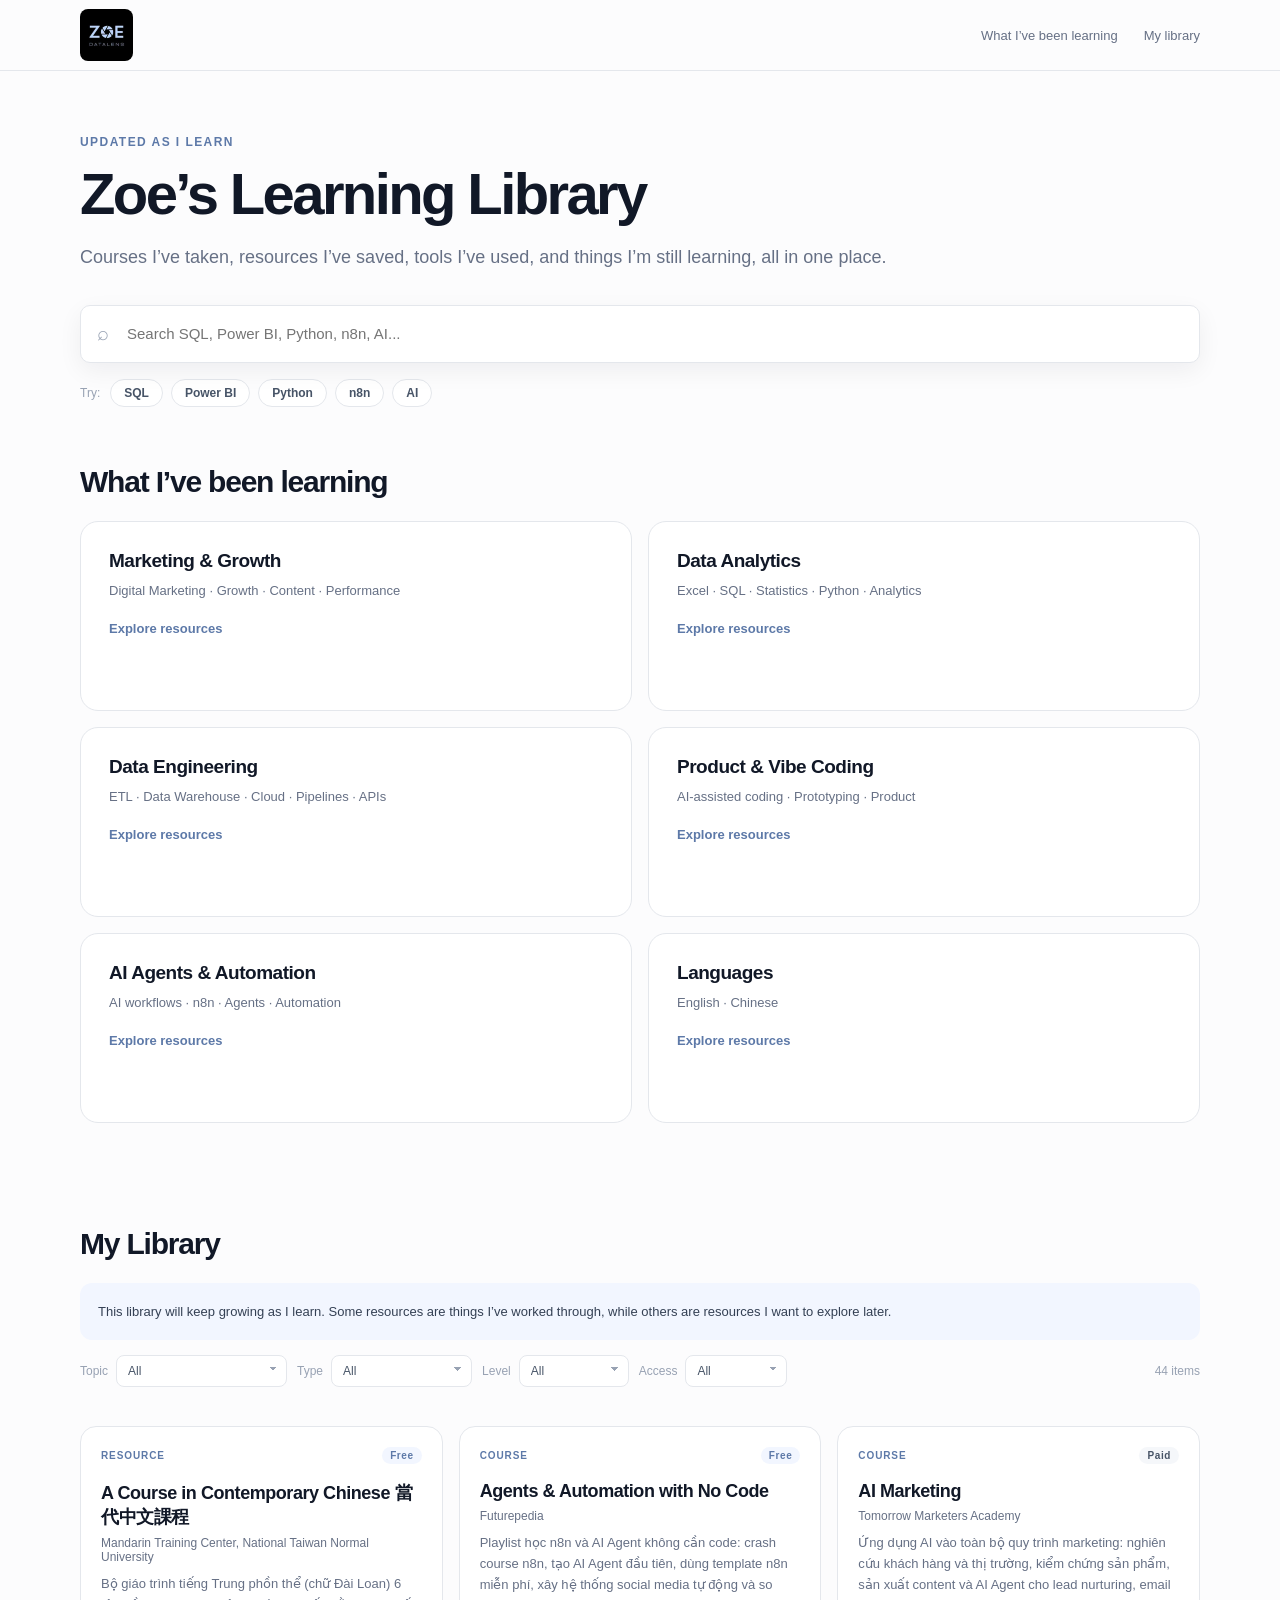
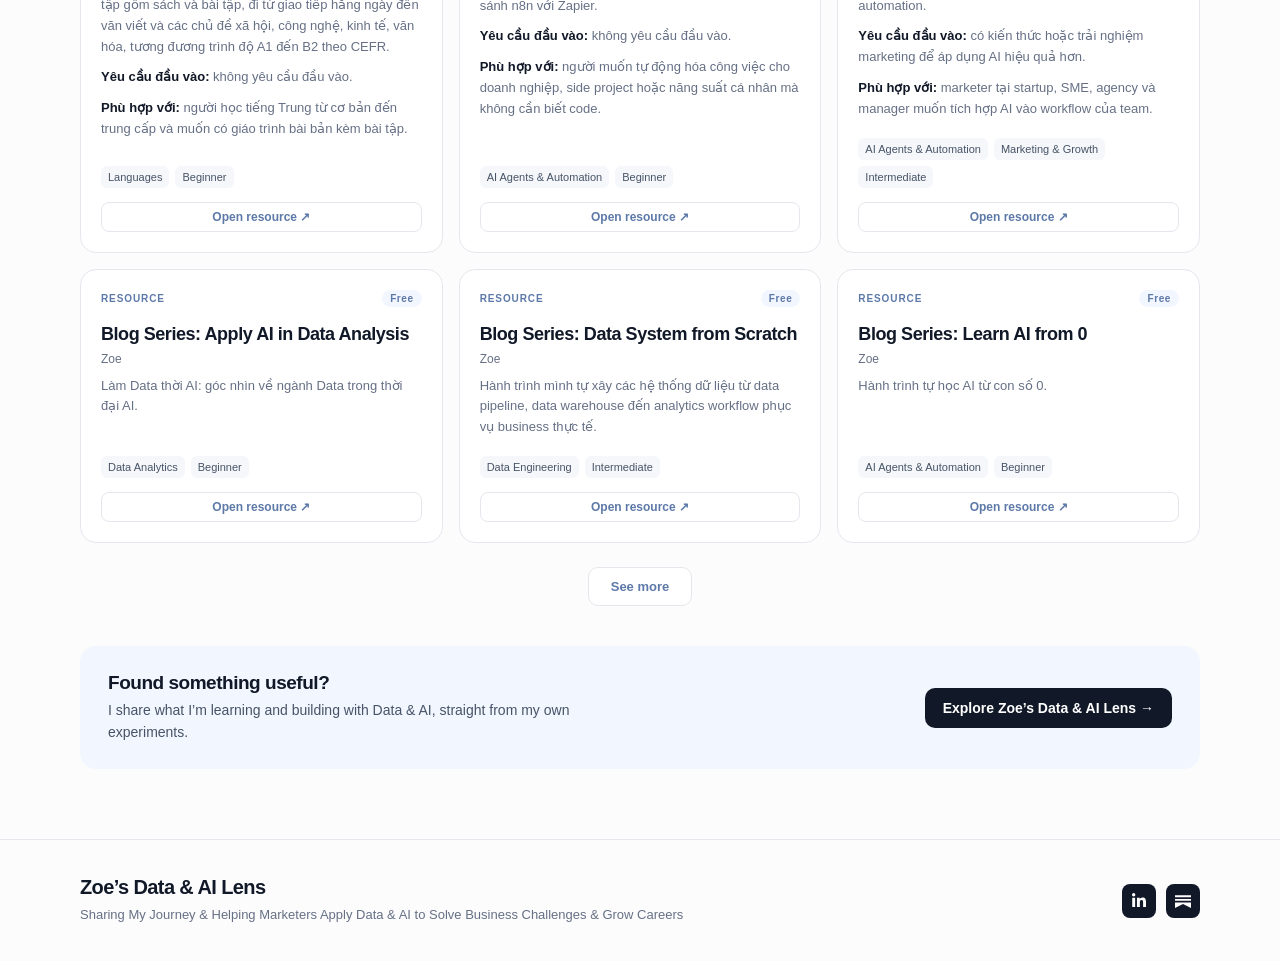
==== index.html @ 07cc1b3e "Initial release: Zoe's Learning Library V1 Static learning library (HTML/CSS/vanilla JS) with JSON r" ====
<!DOCTYPE html>
<html lang="en">
<head>
<meta charset="UTF-8">
<meta name="viewport" content="width=device-width, initial-scale=1.0">
<title>Zoe's Learning Library | Data &amp; AI resources</title>
<meta name="description" content="Courses I've taken, resources I've saved, tools I've used, and things I'm still learning. Data analytics, marketing, AI agents and more.">
<link rel="canonical" href="https://tuhoang3112.github.io/zoe-learning-library/">
<meta property="og:type" content="website">
<meta property="og:title" content="Zoe's Learning Library">
<meta property="og:description" content="Courses, resources and tools for Data &amp; AI — all in one place.">
<meta property="og:url" content="https://tuhoang3112.github.io/zoe-learning-library/">
<!-- Search Console verification: replace GOOGLE_VERIFICATION_TOKEN with the real token (see docs/seo.md) -->
<meta name="google-site-verification" content="GOOGLE_VERIFICATION_TOKEN">
<link rel="icon" href="assets/images/logo.jpg">
<link rel="stylesheet" href="css/styles.css">

<!-- Google Tag Manager: replace GTM-XXXXXXX with the real container ID (see README) -->
<script>(function(w,d,s,l,i){w[l]=w[l]||[];w[l].push({'gtm.start':
new Date().getTime(),event:'gtm.js'});var f=d.getElementsByTagName(s)[0],
j=d.createElement(s),dl=l!='dataLayer'?'&l='+l:'';j.async=true;j.src=
'https://www.googletagmanager.com/gtm.js?id='+i+dl;f.parentNode.insertBefore(j,f);
})(window,document,'script','dataLayer','GTM-XXXXXXX');</script>
<!-- End Google Tag Manager -->
</head>
<body>
<!-- Google Tag Manager (noscript) -->
<noscript><iframe src="https://www.googletagmanager.com/ns.html?id=GTM-XXXXXXX"
height="0" width="0" style="display:none;visibility:hidden"></iframe></noscript>
<!-- End Google Tag Manager (noscript) -->

<header>
  <div class="wrap nav">
    <a class="brand" href="https://zoedatalens.substack.com/" target="_blank" rel="noopener noreferrer"><img class="brand-logo-full" src="assets/images/logo.jpg" alt="Zoe’s Data &amp; AI Lens" width="207" height="207"></a>
    <nav class="navlinks" aria-label="Main">
      <a href="#learning">What I’ve been learning</a>
      <a href="#library">My library</a>
    </nav>
  </div>
</header>

<main>
  <section class="hero">
    <div class="wrap">
      <div class="eyebrow">Updated as I learn</div>
      <h1>Zoe’s Learning Library</h1>
      <p class="hero-copy">
        Courses I’ve taken, resources I’ve saved, tools I’ve used, and things I’m still learning,
        all in one place.
      </p>
      <form class="library-search hero-search" id="searchForm" role="search">
        <div class="searchbox">
          <span class="searchicon" aria-hidden="true">⌕</span>
          <label class="sr-only" for="search">Search the library</label>
          <input id="search" type="search" placeholder="Search SQL, Power BI, Python, n8n, AI..." autocomplete="off">
        </div>
      </form>

      <div class="chips" aria-label="Popular searches">
        <span class="chips-label">Try:</span>
        <button type="button" class="chip" data-q="SQL">SQL</button>
        <button type="button" class="chip" data-q="Power BI">Power BI</button>
        <button type="button" class="chip" data-q="Python">Python</button>
        <button type="button" class="chip" data-q="n8n">n8n</button>
        <button type="button" class="chip" data-q="AI">AI</button>
      </div>
    </div>
  </section>

  <section id="learning" aria-labelledby="learning-title">
    <div class="wrap">
      <div class="section-head">
        <h2 class="section-title" id="learning-title">What I’ve been learning</h2>
      </div>
      <div class="category-grid" id="categoryGrid"></div>
    </div>
  </section>

  <section id="library" aria-labelledby="library-title">
    <div class="wrap">
      <div class="section-head">
        <h2 class="section-title" id="library-title">My Library</h2>
      </div>

      <div class="note">This library will keep growing as I learn. Some resources are things I’ve worked through, while others are resources I want to explore later.</div>

      <div class="toolbar">
        <div class="filters">
          <div class="filter-group">
            <label for="topicFilter">Topic</label>
            <select class="filter-select" id="topicFilter"><option value="All">All</option></select>
          </div>
          <div class="filter-group">
            <label for="typeFilter">Type</label>
            <select class="filter-select" id="typeFilter"><option value="All">All</option></select>
          </div>
          <div class="filter-group">
            <label for="levelFilter">Level</label>
            <select class="filter-select" id="levelFilter"><option value="All">All</option></select>
          </div>
          <div class="filter-group">
            <label for="accessFilter">Access</label>
            <select class="filter-select" id="accessFilter"><option value="All">All</option></select>
          </div>
        </div>
        <div class="count" id="count" role="status" aria-live="polite">0 items</div>
      </div>

      <div class="library" id="libraryGrid"></div>
      <div class="empty" id="empty">No resources found.</div>
      <div class="see-more-wrap"><button type="button" class="see-more" id="seeMore">See more</button></div>

      <div class="cta">
        <div>
          <div class="cta-title">Found something useful?</div>
          <p class="cta-sub">I share what I’m learning and building with Data &amp; AI, straight from my own experiments.</p>
        </div>
        <a class="btn" href="https://zoedatalens.substack.com/" target="_blank" rel="noopener noreferrer" data-cta-location="library">Explore Zoe’s Data &amp; AI Lens →</a>
      </div>
    </div>
  </section>
</main>

<footer>
  <div class="wrap footer-inner">
    <div class="footer-text">
      <div class="footer-title">Zoe’s Data &amp; AI Lens</div>
      <div class="footer-tagline">Sharing My Journey &amp; Helping Marketers Apply Data &amp; AI to Solve Business Challenges &amp; Grow Careers</div>
    </div>
    <div class="footer-social">
      <a class="social-icon" href="https://www.linkedin.com/in/tuhoang-zoe/" target="_blank" rel="noopener noreferrer" aria-label="LinkedIn">
        <svg viewBox="0 0 448 512" aria-hidden="true"><path fill="currentColor" d="M100.28 448H7.4V148.9h92.88zM53.79 108.1C24.09 108.1 0 83.5 0 53.8a53.79 53.79 0 0 1 107.58 0c0 29.7-24.1 54.3-53.79 54.3zM447.9 448h-92.68V302.4c0-34.7-.7-79.2-48.29-79.2-48.29 0-55.69 37.7-55.69 76.7V448h-92.78V148.9h89.08v40.8h1.3c12.4-23.5 42.69-48.3 87.88-48.3 94 0 111.28 61.9 111.28 142.3V448z"/></svg>
      </a>
      <a class="social-icon" href="https://zoedatalens.substack.com/" target="_blank" rel="noopener noreferrer" aria-label="Substack">
        <svg viewBox="0 0 24 24" aria-hidden="true"><path fill="currentColor" d="M0 3.527h23.995v2.795H0V3.527zM0 8.848h23.995v2.795H0V8.848zM0 14.169v8.303L11.997 16.6 24 22.472v-8.303H0z"/></svg>
      </a>
    </div>
  </div>
</footer>

<script src="js/config.js"></script>
<script src="js/analytics.js"></script>
<script src="js/search.js"></script>
<script src="js/filters.js"></script>
<script src="js/app.js"></script>
</body>
</html>
---- css/styles.css ----
:root{
    --blue:#BAD2FF;
    --blue-dark:#5D79A8;
    --blue-light:#F2F6FF;
    --ink:#111827;
    --muted:#667085;
    --line:#E4E7EC;
    --paper:#FCFCFD;
    --white:#FFFFFF;
    --soft:#F5F7FA;
  }

  *{box-sizing:border-box}
  body{
    margin:0;
    background:var(--paper);
    color:var(--ink);
    font-family: -apple-system, BlinkMacSystemFont, "Segoe UI", Helvetica, Arial, sans-serif;
  }
  a{text-decoration:none;color:inherit}

  .wrap{
    width:min(1120px, calc(100% - 40px));
    margin:0 auto;
  }

  header{
    border-bottom:1px solid var(--line);
    background:rgba(252,252,253,.94);
    position:sticky;
    top:0;
    z-index:10;
    backdrop-filter: blur(8px);
  }

  .nav{
    height:70px;
    display:flex;
    align-items:center;
    justify-content:space-between;
  }

  .brand{
    display:flex;
    align-items:center;
    gap:10px;
    font-weight:800;
    letter-spacing:-.03em;
  }
  .brand-logo-full{
    width:162px;
    height:auto;
    display:block;
  }

  .navlinks{
    display:flex;
    gap:26px;
    color:#667085;
    font-size:13px;
  }

  .hero{
    padding:64px 0 24px;
  }

  .eyebrow{
    color:var(--blue-dark);
    font-size:12px;
    text-transform:uppercase;
    letter-spacing:.12em;
    font-weight:800;
  }

  h1{
    font-family: -apple-system, BlinkMacSystemFont, "Segoe UI", Helvetica, Arial, sans-serif;
    font-weight:700;
    font-size:clamp(38px, 5.2vw, 58px);
    letter-spacing:-.045em;
    line-height:1.0;
    max-width:800px;
    margin:16px 0 20px;
  }

  .hero-copy{
    max-width:680px;
    font-size:18px;
    line-height:1.65;
    color:var(--muted);
    margin:0;
  }

  .searchbox{
    margin-top:34px;
    position:relative;
    max-width:720px;
  }

  .searchbox input{
    width:100%;
    height:52px;
    border:1px solid var(--line);
    background:#fff;
    border-radius:10px;
    padding:0 18px 0 46px;
    font-size:14px;
    outline:none;
  }

  .searchbox input:focus{
    border-color:#BAD2FF;
    box-shadow:0 0 0 4px rgba(93,121,168,.10);
  }

  .searchicon{
    position:absolute;
    left:17px;
    top:15px;
    color:#98A2B3;
    font-size:20px;
  }

  section{padding:34px 0 70px}

  .section-head{
    display:flex;
    justify-content:space-between;
    align-items:flex-end;
    margin-bottom:22px;
  }

  .section-label{
    font-size:12px;
    color:var(--blue-dark);
    text-transform:uppercase;
    font-weight:800;
    letter-spacing:.12em;
    margin-bottom:7px;
  }

  .section-title{
    font-family: -apple-system, BlinkMacSystemFont, "Segoe UI", Helvetica, Arial, sans-serif;
    font-size:30px;
    letter-spacing:-.04em;
    margin:0;
  }

  .section-sub{
    margin:8px 0 0;
    color:var(--muted);
    font-size:14px;
  }

  .category-grid{
    display:grid;
    grid-template-columns:repeat(2,1fr);
    gap:16px;
  }

  .category{
    background:#fff;
    border:1px solid var(--line);
    border-radius:18px;
    padding:28px;
    min-height:190px;
    transition:.18s ease;
  }

  .category:hover{
    transform:translateY(-2px);
    border-color:#D8E5FF;
    box-shadow:0 12px 28px rgba(16,24,40,.06);
  }

  .category h3{
    font-size:19px;
    letter-spacing:-.025em;
    margin:0 0 9px;
  }

  .category p{
    color:#667085;
    font-size:13px;
    line-height:1.6;
    margin:0;
  }

  .category-link{
    display:inline-block;
    margin-top:20px;
    color:var(--blue-dark);
    font-size:13px;
    font-weight:800;
  }


  .library-search{
    margin:0 0 22px;
  }
  .library-search .searchbox{
    margin-top:0;
    max-width:none;
  }

  .toolbar{
    padding:15px 0;
    display:flex;
    gap:16px;
    align-items:center;
    justify-content:space-between;
    margin-bottom:24px;
  }

  .filters{
    display:flex;
    flex-wrap:wrap;
    gap:10px;
  }

  .filter-group{
    display:flex;
    align-items:center;
    gap:8px;
  }

  .filter-group label{
    font-size:12px;
    color:#98A2B3;
  }

  .filter-select{
    appearance:none;
    border:1px solid var(--line);
    background:#fff;
    color:#475467;
    border-radius:8px;
    padding:8px 30px 8px 11px;
    font:inherit;
    font-size:12px;
    cursor:pointer;
    min-width:102px;
    background-image:
      linear-gradient(45deg, transparent 50%, #98A2B3 50%),
      linear-gradient(135deg, #98A2B3 50%, transparent 50%);
    background-position:
      calc(100% - 13px) 11px,
      calc(100% - 9px) 11px;
    background-size:4px 4px, 4px 4px;
    background-repeat:no-repeat;
  }

  .filter-select:focus{
    outline:none;
    border-color:#BAD2FF;
    box-shadow:0 0 0 3px rgba(186,210,255,.28);
  }

  .count{
    color:#98A2B3;
    font-size:12px;
    white-space:nowrap;
  }

  .library{
    display:grid;
    grid-template-columns:repeat(3,1fr);
    gap:16px;
  }

  .item{
    background:#fff;
    border:1px solid var(--line);
    border-radius:16px;
    padding:20px;
    min-height:248px;
    display:flex;
    flex-direction:column;
  }

  .item-top{
    display:flex;
    justify-content:space-between;
    gap:8px;
    align-items:center;
  }

  .type{
    font-size:10px;
    letter-spacing:.09em;
    font-weight:800;
    color:var(--blue-dark);
  }

  .item h3{
    margin:17px 0 7px;
    font-size:18px;
    letter-spacing:-.025em;
  }

  .source{
    font-size:12px;
    color:#667085;
    margin-bottom:10px;
  }

  .item p{
    color:#667085;
    font-size:13px;
    line-height:1.6;
    margin:0;
  }

  .item-bottom{
    margin-top:auto;
    padding-top:18px;
    display:flex;
    justify-content:space-between;
    align-items:center;
  }

  .topic{
    font-size:11px;
    color:#475467;
    background:var(--soft);
    border-radius:6px;
    padding:5px 7px;
  }


  .open{
    display:inline-flex;
    align-items:center;
    gap:4px;
    color:var(--blue-dark);
    font-size:12px;
    font-weight:800;
    padding:7px 9px;
    border:1px solid var(--line);
    border-radius:8px;
    background:#fff;
  }
  .open:hover{
    background:var(--blue-light);
    border-color:#D8E5FF;
  }

  .note{
    margin-top:18px;
    padding:18px;
    background:var(--blue-light);
    border-radius:12px;
    color:#344054;
    font-size:13px;
    line-height:1.65;
  }

  .empty{
    display:none;
    text-align:center;
    padding:45px;
    border:1px dashed var(--line);
    border-radius:16px;
    color:var(--muted);
  }

  @media(max-width:900px){
    .library{grid-template-columns:repeat(2,1fr)}
  }

  @media(max-width:650px){
    .toolbar{align-items:flex-start;flex-direction:column}
    .filters{width:100%;display:grid;grid-template-columns:1fr 1fr}
    .filter-group{flex-direction:column;align-items:flex-start}
    .filter-select{width:100%;min-width:0}
    .wrap{width:calc(100% - 24px)}
    .navlinks{display:none}
    .hero{padding:56px 0 45px}
    h1{font-size:48px}
    .category-grid,.library{grid-template-columns:1fr}
    .cta{flex-direction:column;align-items:flex-start}
  }

  footer{
    border-top:1px solid var(--line);
    padding:36px 0;
  }

  .footer-inner{
    display:flex;
    justify-content:space-between;
    align-items:center;
    gap:24px;
  }

  .footer-title{
    font-weight:800;
    font-size:20px;
    letter-spacing:-.03em;
    margin-bottom:6px;
  }

  .footer-tagline{
    color:var(--muted);
    font-size:13px;
    line-height:1.5;
    max-width:640px;
  }

  .footer-social{
    display:flex;
    gap:10px;
    flex-shrink:0;
  }

  .social-icon{
    width:34px;
    height:34px;
    border-radius:8px;
    background:var(--ink);
    color:#fff;
    display:flex;
    align-items:center;
    justify-content:center;
    transition:.15s ease;
  }

  .social-icon svg{
    width:16px;
    height:16px;
  }

  .social-icon:hover{
    background:var(--blue-dark);
  }

  @media(max-width:650px){
    .footer-inner{flex-direction:column;align-items:flex-start}
    .footer-social{align-self:flex-start}
  }

  .sr-only{
    position:absolute;width:1px;height:1px;padding:0;margin:-1px;
    overflow:hidden;clip:rect(0,0,0,0);white-space:nowrap;border:0;
  }
  a:focus-visible,button:focus-visible,select:focus-visible,input:focus-visible{
    outline:3px solid var(--blue-dark);
    outline-offset:2px;
  }
  .item h3 a:hover{color:var(--blue-dark)}
  .item-meta{display:flex;gap:6px;flex-wrap:wrap}
  .badge{
    font-size:10px;font-weight:800;letter-spacing:.06em;
    border-radius:999px;padding:3px 8px;
    background:var(--soft);color:#475467;
  }
  .badge-free{background:var(--blue-light);color:var(--blue-dark)}
  .item-top .type{margin-right:auto}

  .btn{
    display:inline-flex;align-items:center;gap:6px;
    background:var(--ink);color:#fff;
    font-size:14px;font-weight:800;
    padding:12px 18px;border-radius:10px;
    transition:.15s ease;
  }
  .btn:hover{background:var(--blue-dark)}

  .cta{
    margin-top:40px;padding:26px 28px;
    background:var(--blue-light);border-radius:16px;
    display:flex;justify-content:space-between;align-items:center;gap:20px;
  }
  .cta-title{font-size:19px;font-weight:700;letter-spacing:-.025em}

  .hero.detail{padding:48px 0 30px}
  .back-link{display:inline-block;margin-bottom:26px;color:var(--blue-dark);font-size:13px;font-weight:800}
  .detail-title{font-size:clamp(34px,5vw,52px);margin:14px 0 16px}
  .facts{
    display:grid;grid-template-columns:repeat(auto-fit,minmax(150px,1fr));
    gap:12px;margin:30px 0 20px;max-width:720px;
  }
  .facts div{background:#fff;border:1px solid var(--line);border-radius:12px;padding:14px 16px}
  .facts dt{font-size:11px;color:#98A2B3;text-transform:uppercase;letter-spacing:.08em;font-weight:800}
  .facts dd{margin:4px 0 0;font-size:15px;font-weight:600}
  .tags{list-style:none;padding:0;margin:0 0 30px;display:flex;flex-wrap:wrap;gap:8px}

  .item-bottom{flex-direction:column;align-items:stretch;gap:14px}
  .item-bottom .open{justify-content:center;white-space:nowrap}

  .see-more-wrap{text-align:center;margin-top:24px}
  .see-more{
    display:none;align-items:center;justify-content:center;
    font:inherit;font-size:13px;font-weight:800;color:var(--blue-dark);
    background:#fff;border:1px solid var(--line);border-radius:10px;
    padding:11px 22px;cursor:pointer;
  }
  .see-more:hover{background:var(--blue-light);border-color:#D8E5FF}

  .brand-logo-full{width:auto;height:52px;border-radius:8px}

  .accent{color:var(--blue-dark)}
  .hero .searchbox input{height:58px;font-size:15px;box-shadow:0 8px 24px rgba(16,24,40,.06)}
  .hero .searchicon{top:17px}
  .chips{display:flex;flex-wrap:wrap;align-items:center;gap:8px;margin-top:16px}
  .chips-label{font-size:12px;color:#98A2B3;margin-right:2px}
  .chip{
    font:inherit;font-size:12px;font-weight:600;color:#475467;
    background:#fff;border:1px solid var(--line);border-radius:999px;
    padding:6px 13px;cursor:pointer;transition:.15s ease;
  }
  .chip:hover{background:var(--blue-light);border-color:#D8E5FF;color:var(--blue-dark)}

  .hero-search{margin:32px 0 0}

  .hero:not(.detail) .hero-copy{max-width:none}
  @media(max-width:900px){.hero:not(.detail) .hero-copy{font-size:16px}}

  .item p.desc + p.desc{margin-top:10px}
  .item p.desc strong{color:var(--ink)}

  .cta-sub{margin:6px 0 0;color:#475467;font-size:14px;line-height:1.55;max-width:520px}
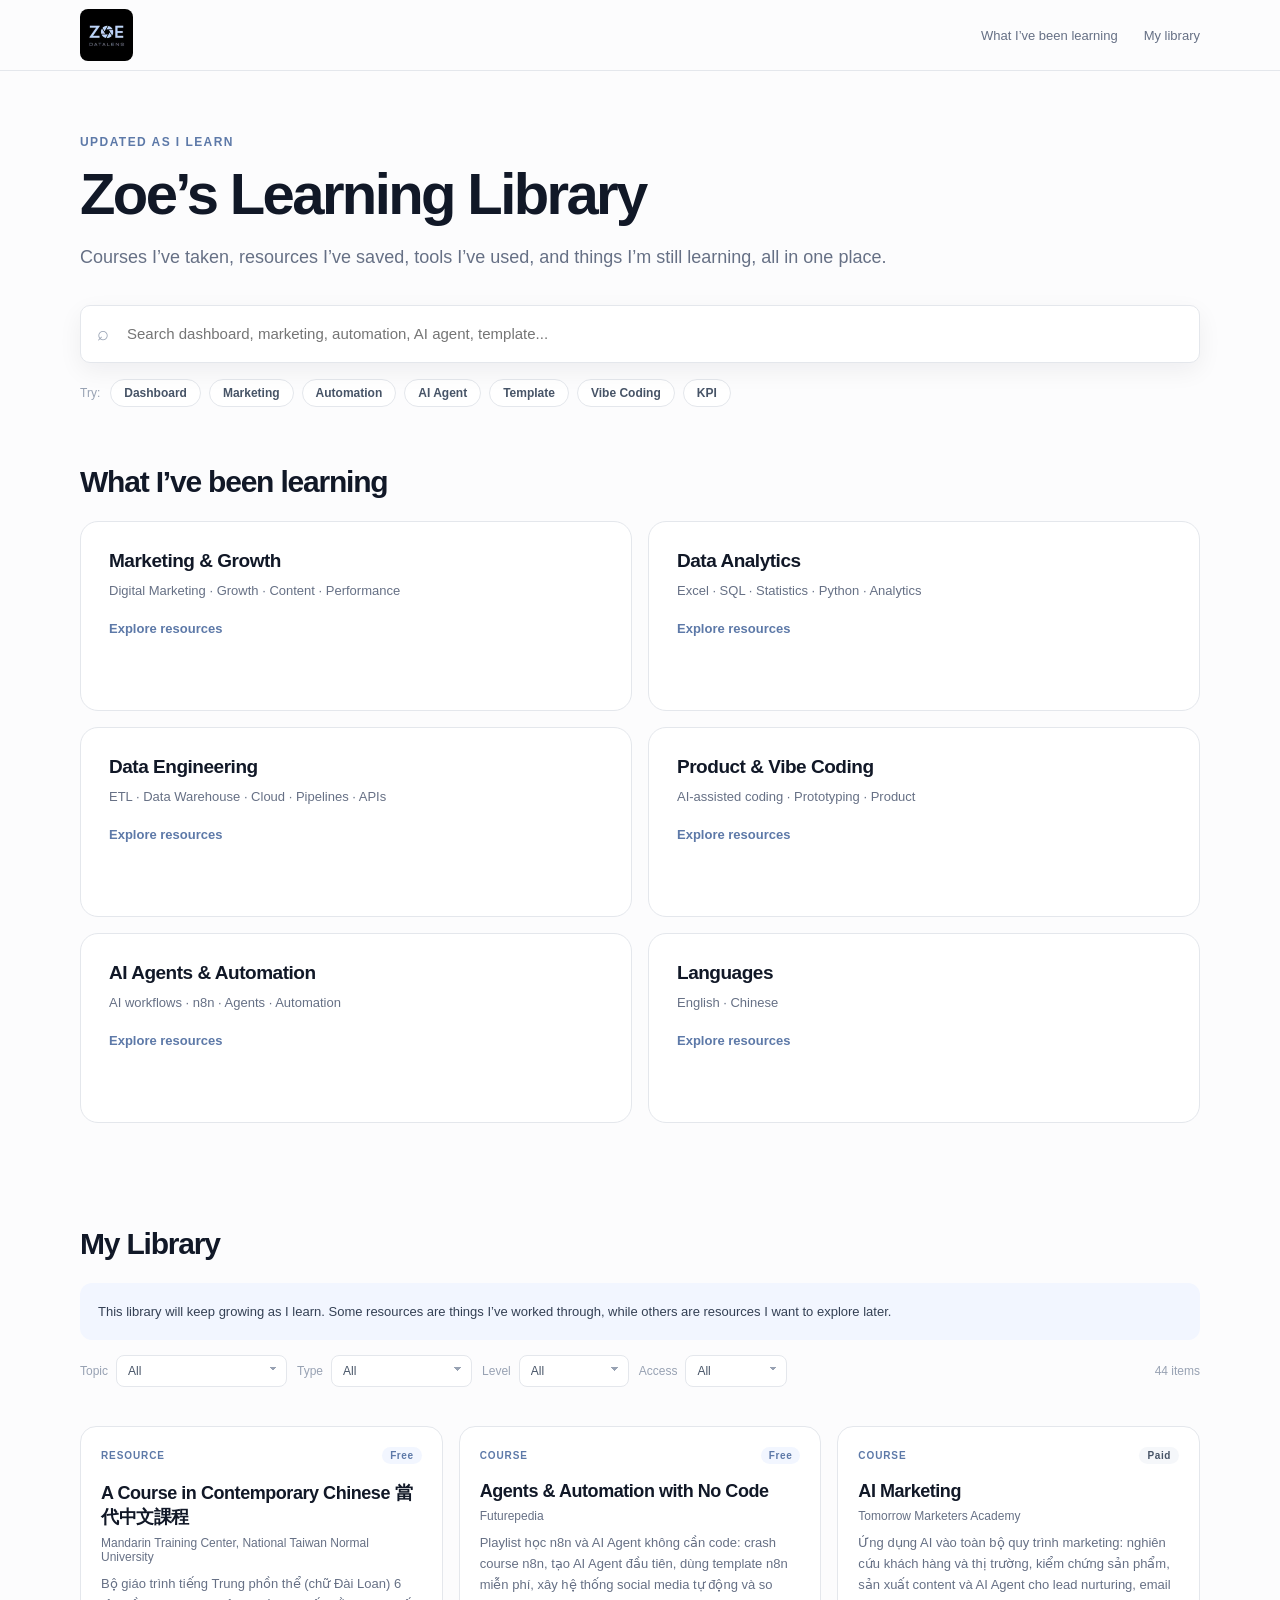
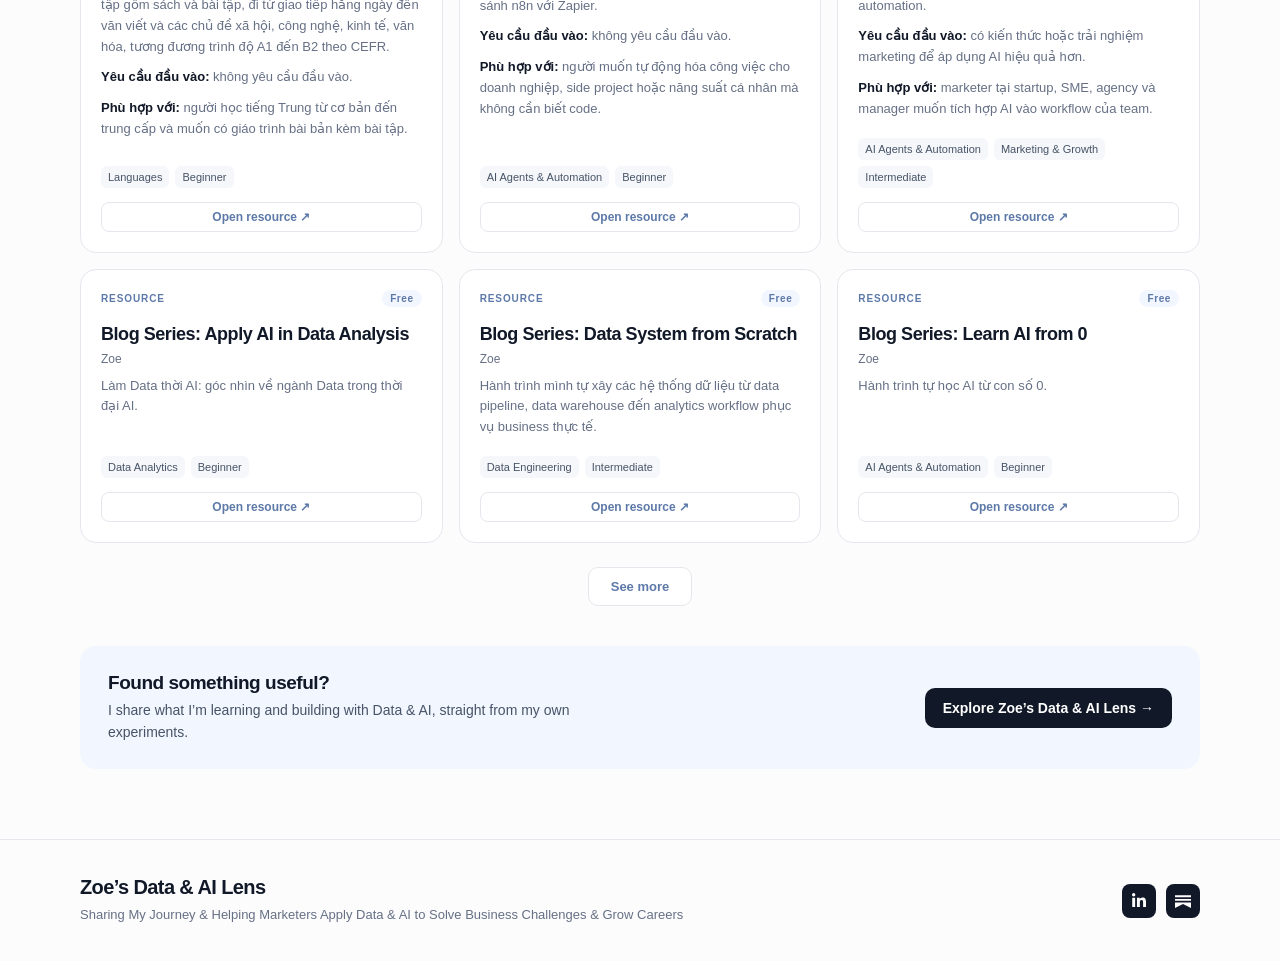
==== commit feb37d7f: "Update search suggestions to topic keywords Co-Authored-By: Claude Sonnet 5 <noreply@anthropic.com>" ====
--- a/index.html
+++ b/index.html
@@ -52,17 +52,19 @@
         <div class="searchbox">
           <span class="searchicon" aria-hidden="true">⌕</span>
           <label class="sr-only" for="search">Search the library</label>
-          <input id="search" type="search" placeholder="Search SQL, Power BI, Python, n8n, AI..." autocomplete="off">
+          <input id="search" type="search" placeholder="Search dashboard, marketing, automation, AI agent, template..." autocomplete="off">
         </div>
       </form>
 
       <div class="chips" aria-label="Popular searches">
         <span class="chips-label">Try:</span>
-        <button type="button" class="chip" data-q="SQL">SQL</button>
-        <button type="button" class="chip" data-q="Power BI">Power BI</button>
-        <button type="button" class="chip" data-q="Python">Python</button>
-        <button type="button" class="chip" data-q="n8n">n8n</button>
-        <button type="button" class="chip" data-q="AI">AI</button>
+        <button type="button" class="chip" data-q="Dashboard">Dashboard</button>
+        <button type="button" class="chip" data-q="Marketing">Marketing</button>
+        <button type="button" class="chip" data-q="Automation">Automation</button>
+        <button type="button" class="chip" data-q="AI Agent">AI Agent</button>
+        <button type="button" class="chip" data-q="Template">Template</button>
+        <button type="button" class="chip" data-q="Vibe Coding">Vibe Coding</button>
+        <button type="button" class="chip" data-q="KPI">KPI</button>
       </div>
     </div>
   </section>
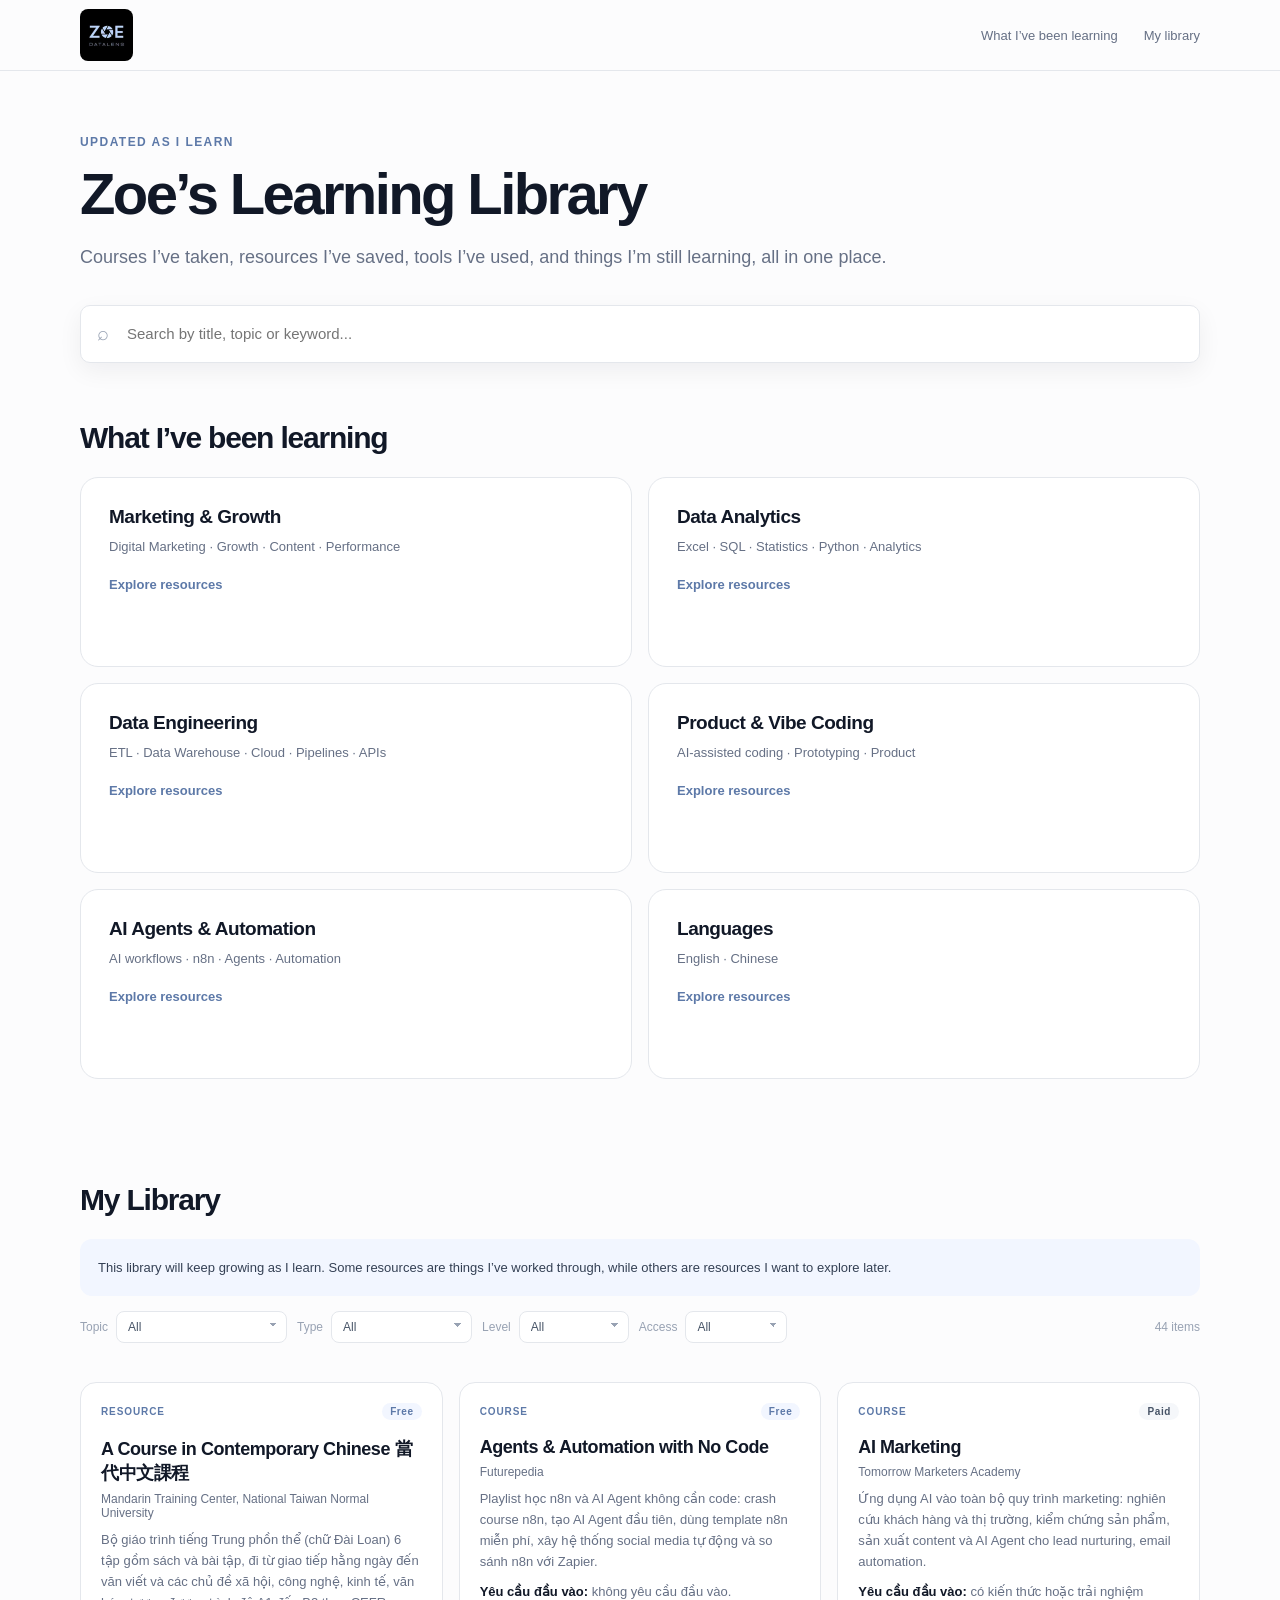
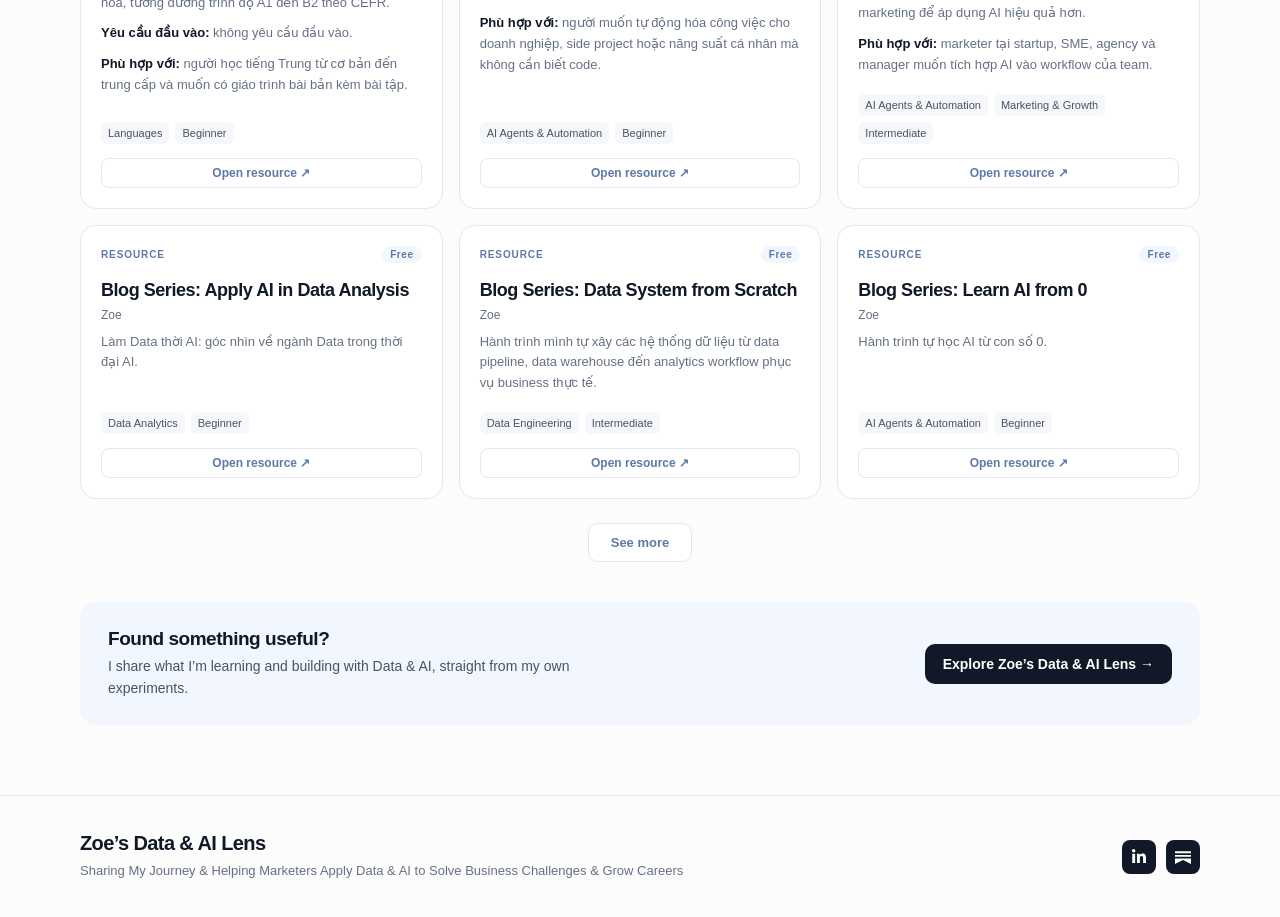
==== commit 13cc65d8: "Remove search suggestion chips Co-Authored-By: Claude Sonnet 5 <noreply@anthropic.com>" ====
--- a/index.html
+++ b/index.html
@@ -52,20 +52,10 @@
         <div class="searchbox">
           <span class="searchicon" aria-hidden="true">⌕</span>
           <label class="sr-only" for="search">Search the library</label>
-          <input id="search" type="search" placeholder="Search dashboard, marketing, automation, AI agent, template..." autocomplete="off">
+          <input id="search" type="search" placeholder="Search by title, topic or keyword..." autocomplete="off">
         </div>
       </form>
 
-      <div class="chips" aria-label="Popular searches">
-        <span class="chips-label">Try:</span>
-        <button type="button" class="chip" data-q="Dashboard">Dashboard</button>
-        <button type="button" class="chip" data-q="Marketing">Marketing</button>
-        <button type="button" class="chip" data-q="Automation">Automation</button>
-        <button type="button" class="chip" data-q="AI Agent">AI Agent</button>
-        <button type="button" class="chip" data-q="Template">Template</button>
-        <button type="button" class="chip" data-q="Vibe Coding">Vibe Coding</button>
-        <button type="button" class="chip" data-q="KPI">KPI</button>
-      </div>
     </div>
   </section>
 
--- a/css/styles.css
+++ b/css/styles.css
@@ -501,14 +501,6 @@
   .accent{color:var(--blue-dark)}
   .hero .searchbox input{height:58px;font-size:15px;box-shadow:0 8px 24px rgba(16,24,40,.06)}
   .hero .searchicon{top:17px}
-  .chips{display:flex;flex-wrap:wrap;align-items:center;gap:8px;margin-top:16px}
-  .chips-label{font-size:12px;color:#98A2B3;margin-right:2px}
-  .chip{
-    font:inherit;font-size:12px;font-weight:600;color:#475467;
-    background:#fff;border:1px solid var(--line);border-radius:999px;
-    padding:6px 13px;cursor:pointer;transition:.15s ease;
-  }
-  .chip:hover{background:var(--blue-light);border-color:#D8E5FF;color:var(--blue-dark)}
 
   .hero-search{margin:32px 0 0}
 
